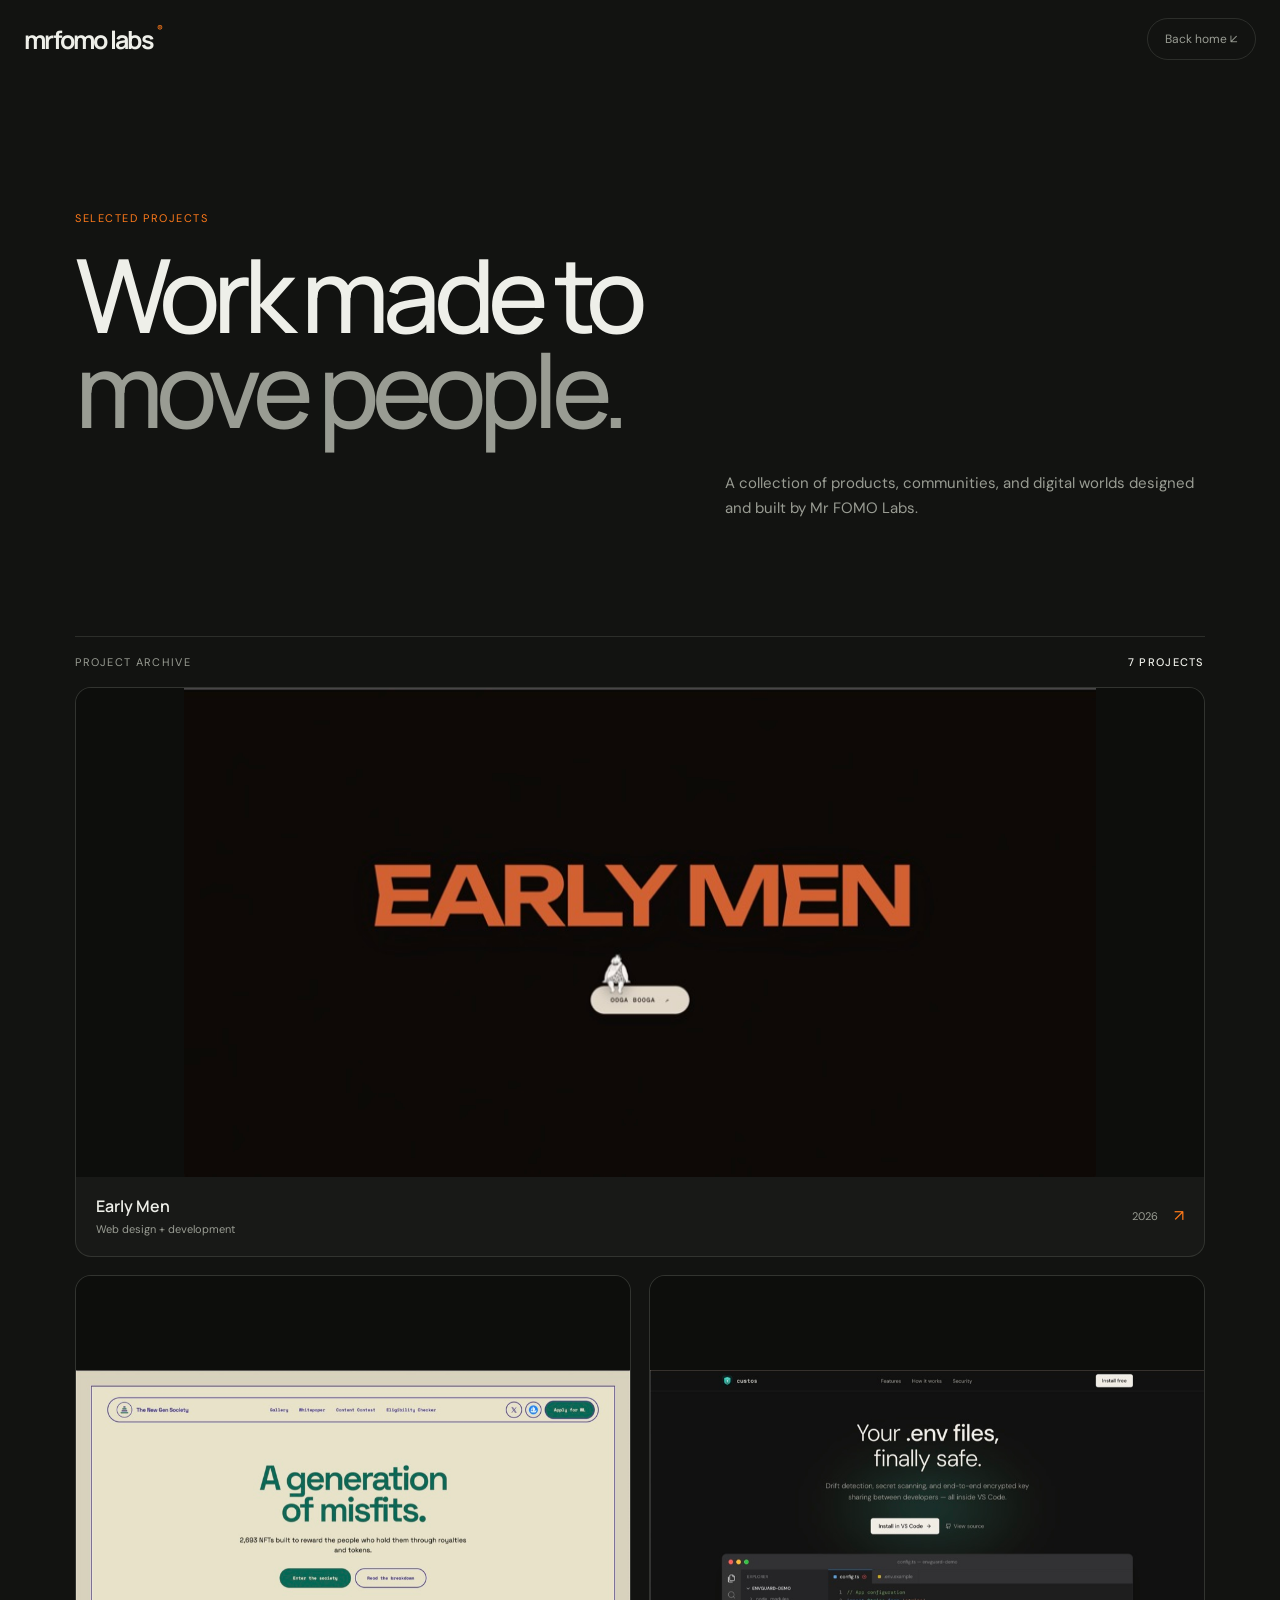
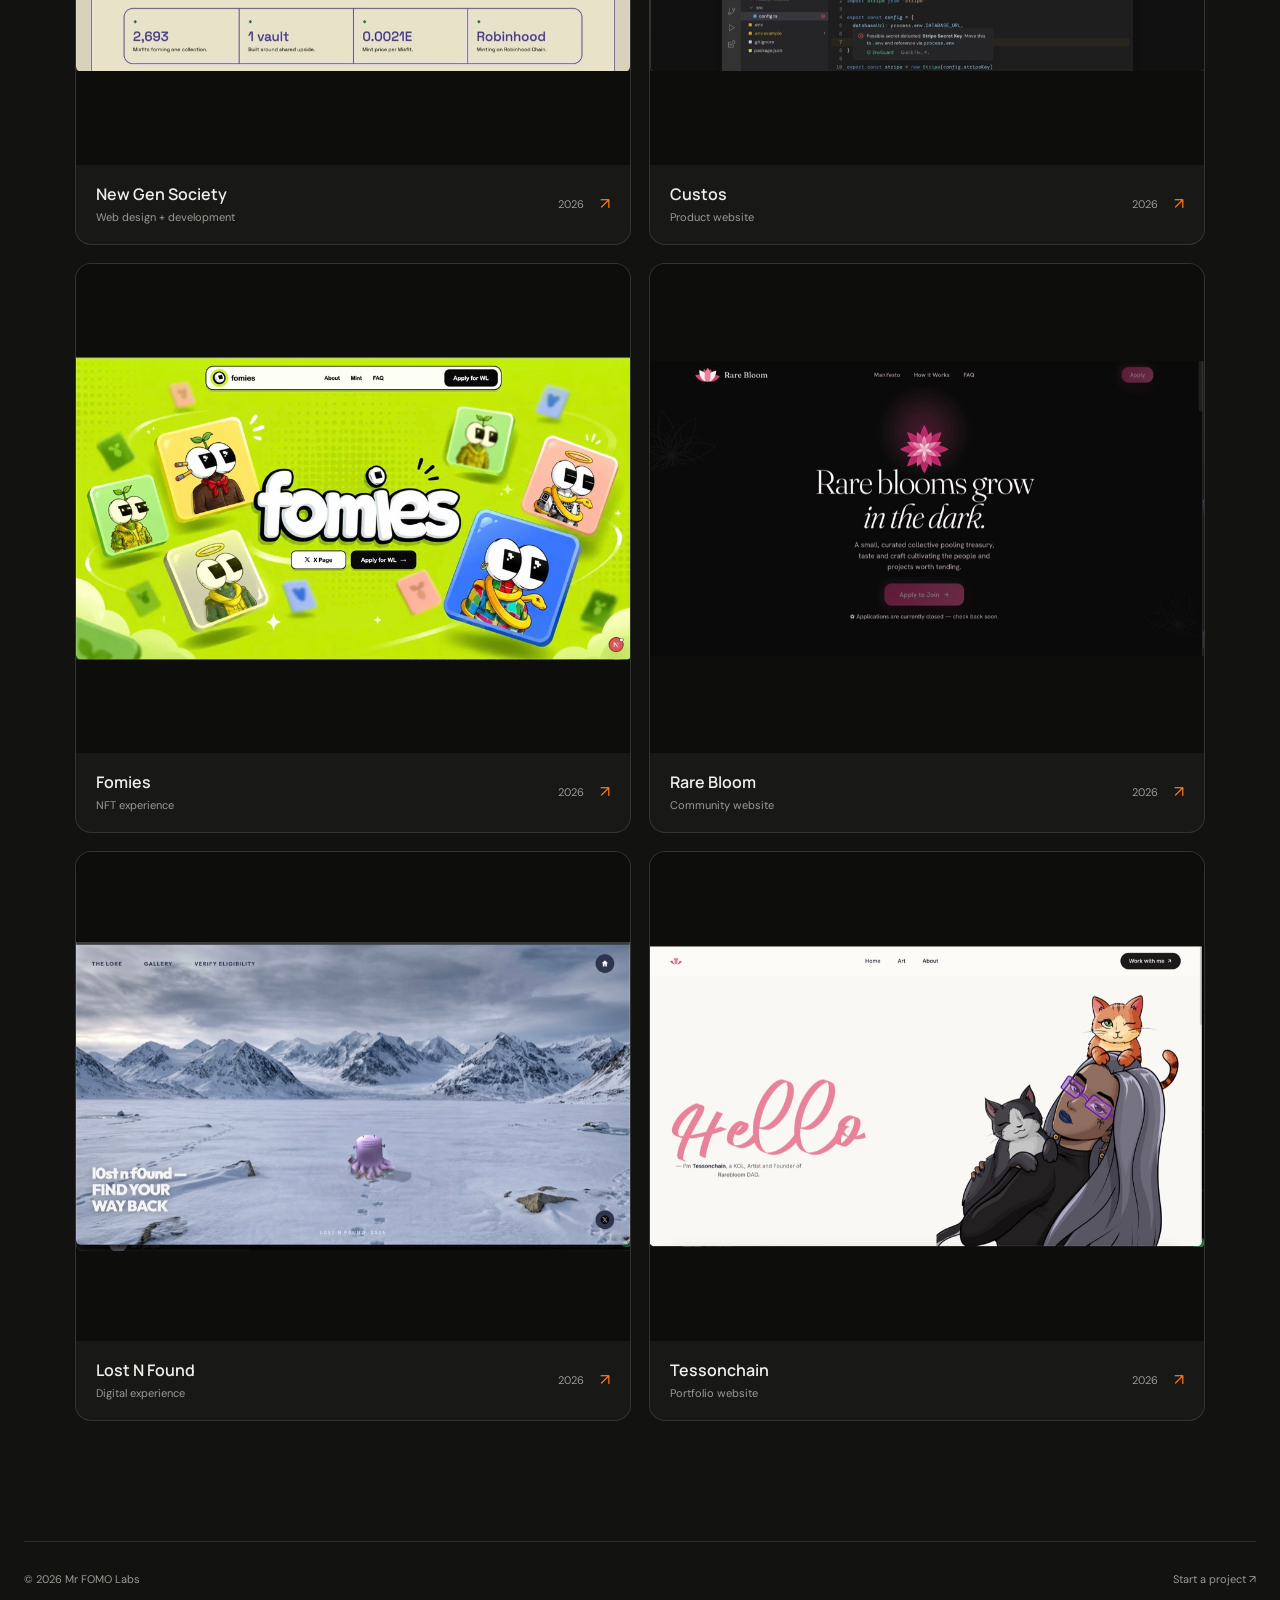
==== projects.html @ 3b0688d9 "Add project detail and archive pages with associated styles and scripts - Created project.html for i" ====
<!doctype html>
<html lang="en">
<head>
  <meta charset="UTF-8" />
  <meta name="viewport" content="width=device-width, initial-scale=1.0" />
  <meta name="description" content="Selected digital projects by Mr FOMO Labs." />
  <title>Projects | Mr FOMO Labs</title>
  <link rel="preconnect" href="https://fonts.googleapis.com">
  <link rel="preconnect" href="https://fonts.gstatic.com" crossorigin>
  <link href="https://fonts.googleapis.com/css2?family=DM+Sans:wght@400;500;600&family=Manrope:wght@400;500;600;700&display=swap" rel="stylesheet">
  <link rel="stylesheet" href="projects.css" />
</head>
<body>
  <header class="project-nav">
    <a class="project-brand" href="index.html">mrfomo labs<span>®</span></a>
    <a class="back-link" href="index.html#writing">Back home <span>↙</span></a>
  </header>
  <main>
    <section class="projects-hero">
      <p>Selected projects</p>
      <h1>Work made to<br><span>move people.</span></h1>
      <div class="hero-note">A collection of products, communities, and digital worlds designed and built by Mr FOMO Labs.</div>
    </section>
    <section class="project-index" aria-label="Project archive">
      <div class="project-count"><span>Project archive</span><b id="project-count"></b></div>
      <div class="archive-grid" id="archive-grid"></div>
    </section>
  </main>
  <footer class="project-footer"><span>© 2026 Mr FOMO Labs</span><a href="mailto:hello@mrfomo.dev">Start a project ↗</a></footer>
  <script src="project-data.js"></script>
  <script>
    const grid = document.querySelector('#archive-grid');
    document.querySelector('#project-count').textContent = `${PROJECTS.length} projects`;
    grid.innerHTML = PROJECTS.map((project, index) => `
      <a class="archive-card ${index === 0 ? 'archive-featured' : ''}" href="project.html?id=${project.id}">
        <div class="archive-image"><img src="${project.image}" alt="${project.name} project homepage" width="900" height="489"></div>
        <div class="archive-info">
          <div><strong>${project.name}</strong><span>${project.category}</span></div>
          <small>${project.year}</small><b>↗</b>
        </div>
      </a>`).join('');
  </script>
</body>
</html>
---- projects.css ----
:root { color-scheme: dark; --bg:#121311; --panel:#181917; --line:rgba(238,241,231,.12); --text:#eeefe9; --muted:#999c93; --accent:#ff7a1a; --radius:16px; --ease:cubic-bezier(.16,1,.3,1); }
* { box-sizing: border-box; }
html { scroll-behavior: smooth; }
body { margin:0; background:var(--bg); color:var(--text); font-family:"DM Sans",sans-serif; }
body::before { content:""; position:fixed; inset:0; pointer-events:none; background-image:radial-gradient(var(--line) .7px,transparent .7px); background-size:22px 22px; opacity:.55; z-index:-1; }
a { color:inherit; text-decoration:none; }
.project-nav { width:min(100% - 48px,1400px); height:78px; margin:auto; display:flex; align-items:center; justify-content:space-between; }
.project-brand { font:700 25px "Manrope",sans-serif; letter-spacing:-.07em; }
.project-brand span { margin-left:4px; color:var(--accent); font-size:9px; vertical-align:top; letter-spacing:0; }
.back-link { padding:12px 17px; border:1px solid var(--line); border-radius:999px; color:var(--muted); font-size:12px; transition:.25s var(--ease); }
.back-link:hover { color:var(--text); border-color:var(--accent); transform:translateY(-2px); }
main { width:min(100% - 48px,1320px); margin:auto; }
.projects-hero { min-height:62dvh; padding:10vh 4vw 8vh; display:flex; flex-direction:column; justify-content:center; }
.projects-hero > p,.case-hero > p { margin:0 0 22px; color:var(--accent); font-size:11px; letter-spacing:.14em; text-transform:uppercase; }
.projects-hero h1,.case-hero h1 { margin:0; font:500 clamp(52px,8vw,112px)/.93 "Manrope",sans-serif; letter-spacing:-.07em; }
.projects-hero h1 span { color:var(--muted); }
.hero-note { max-width:480px; margin:34px 0 0 auto; color:var(--muted); font-size:15px; line-height:1.65; }
.project-index { padding:0 4vw 120px; }
.project-count { display:flex; justify-content:space-between; padding:18px 0; border-top:1px solid var(--line); color:var(--muted); font-size:11px; text-transform:uppercase; letter-spacing:.12em; }
.project-count b { color:var(--text); font-weight:500; }
.archive-grid { display:grid; grid-template-columns:repeat(2,minmax(0,1fr)); gap:18px; }
.archive-card { min-width:0; overflow:hidden; border:1px solid var(--line); border-radius:var(--radius); background:var(--panel); transition:transform .35s var(--ease),border-color .35s var(--ease); }
.archive-card:hover { transform:translateY(-5px); border-color:color-mix(in srgb,var(--accent) 65%,var(--line)); }
.archive-featured { grid-column:1/-1; }
.archive-image { overflow:hidden; background:#0d0e0c; }
.archive-image img { display:block; width:100%; aspect-ratio:16/9; object-fit:contain; transition:transform .6s var(--ease); }
.archive-card:hover img { transform:scale(1.015); }
.archive-info { display:grid; grid-template-columns:1fr auto auto; align-items:center; gap:16px; padding:18px 20px 20px; }
.archive-info div { display:grid; gap:5px; }
.archive-info strong { font:600 16px "Manrope",sans-serif; }
.archive-info span,.archive-info small { color:var(--muted); font-size:11px; }
.archive-info b { color:var(--accent); font-weight:400; }
.project-footer { width:min(100% - 48px,1400px); margin:auto; padding:30px 0 38px; border-top:1px solid var(--line); display:flex; justify-content:space-between; color:var(--muted); font-size:11px; }
.project-footer a:hover { color:var(--accent); }
.case-study { padding:8vh 4vw 120px; }
.case-hero { min-height:45dvh; display:flex; flex-direction:column; justify-content:center; }
.case-actions { display:flex; gap:12px; margin-top:36px; }
.case-actions a { padding:13px 18px; border:1px solid var(--line); border-radius:999px; font-size:12px; }
.case-actions .primary-link { background:var(--accent); border-color:var(--accent); color:#17120e; }
.case-image { margin:0; padding:14px; border:1px solid var(--line); border-radius:var(--radius); background:var(--panel); }
.case-image img { display:block; width:100%; height:auto; border-radius:10px; }
.case-facts { display:grid; grid-template-columns:.5fr 1fr 1.25fr; gap:40px; padding:38px 0 70px; border-bottom:1px solid var(--line); }
.case-facts div { display:grid; gap:10px; }
.case-facts span,.case-copy span,.next-project span { color:var(--muted); font-size:10px; letter-spacing:.12em; text-transform:uppercase; }
.case-facts strong { font-size:14px; font-weight:500; line-height:1.5; }
.case-copy { padding:80px 0; }
.case-copy h2 { max-width:900px; margin:18px 0 70px; font:500 clamp(30px,4vw,52px)/1.12 "Manrope",sans-serif; letter-spacing:-.045em; }
.case-notes { display:grid; grid-template-columns:1fr 1fr; gap:8vw; margin-left:30%; }
.case-notes p { color:var(--muted); font-size:14px; line-height:1.7; }
.next-project { display:flex; justify-content:space-between; align-items:end; padding:34px 0; border-top:1px solid var(--line); }
.next-project strong { font:500 clamp(28px,4vw,54px) "Manrope",sans-serif; letter-spacing:-.05em; color:var(--accent); }
@media(max-width:700px){.project-nav,main,.project-footer{width:calc(100% - 32px)}.projects-hero{min-height:55dvh;padding:70px 0}.projects-hero h1,.case-hero h1{font-size:clamp(45px,15vw,68px)}.hero-note{margin:28px 0 0}.project-index,.case-study{padding-left:0;padding-right:0}.archive-grid{grid-template-columns:1fr}.archive-featured{grid-column:auto}.case-actions{flex-direction:column;align-items:flex-start}.case-facts{grid-template-columns:1fr;gap:24px}.case-notes{grid-template-columns:1fr;margin-left:0;gap:28px}.next-project{align-items:flex-start;flex-direction:column;gap:16px}.project-footer{gap:20px;flex-direction:column}}
@media(prefers-reduced-motion:reduce){*{scroll-behavior:auto!important;transition:none!important}}
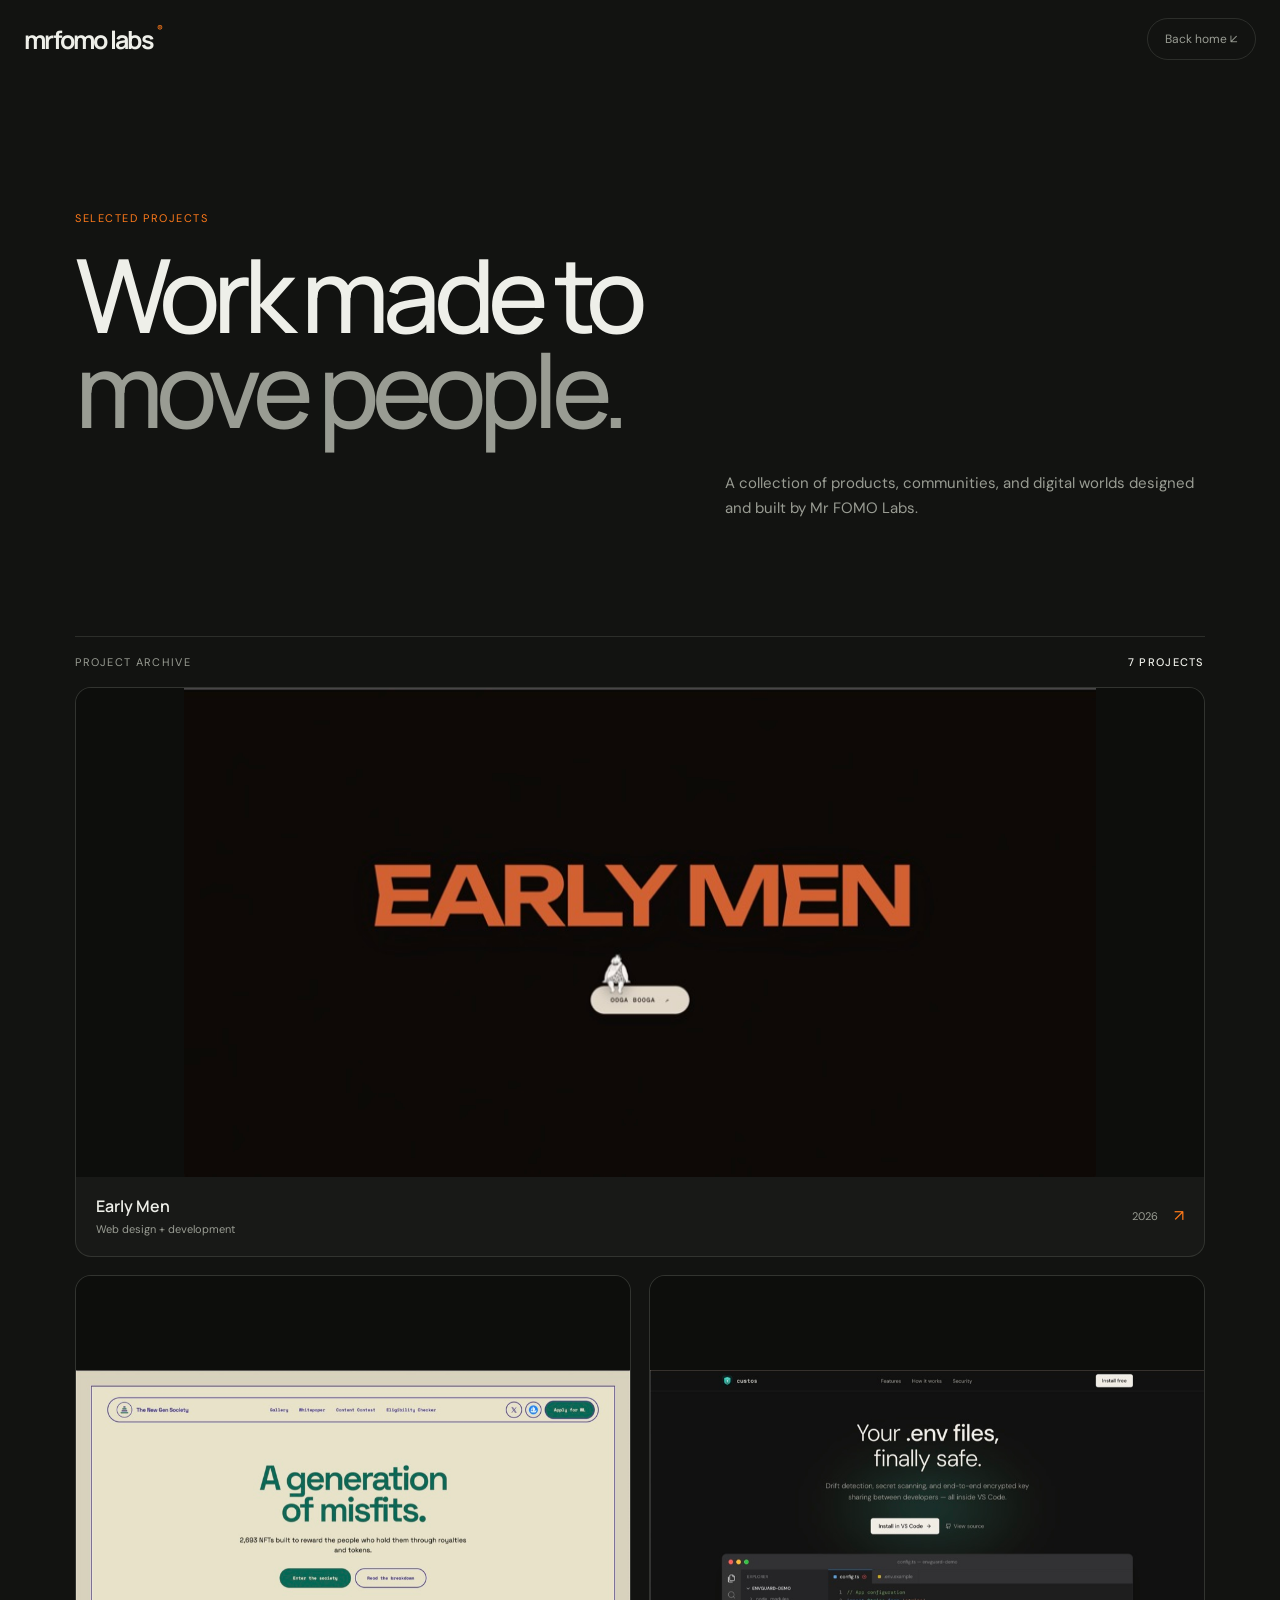
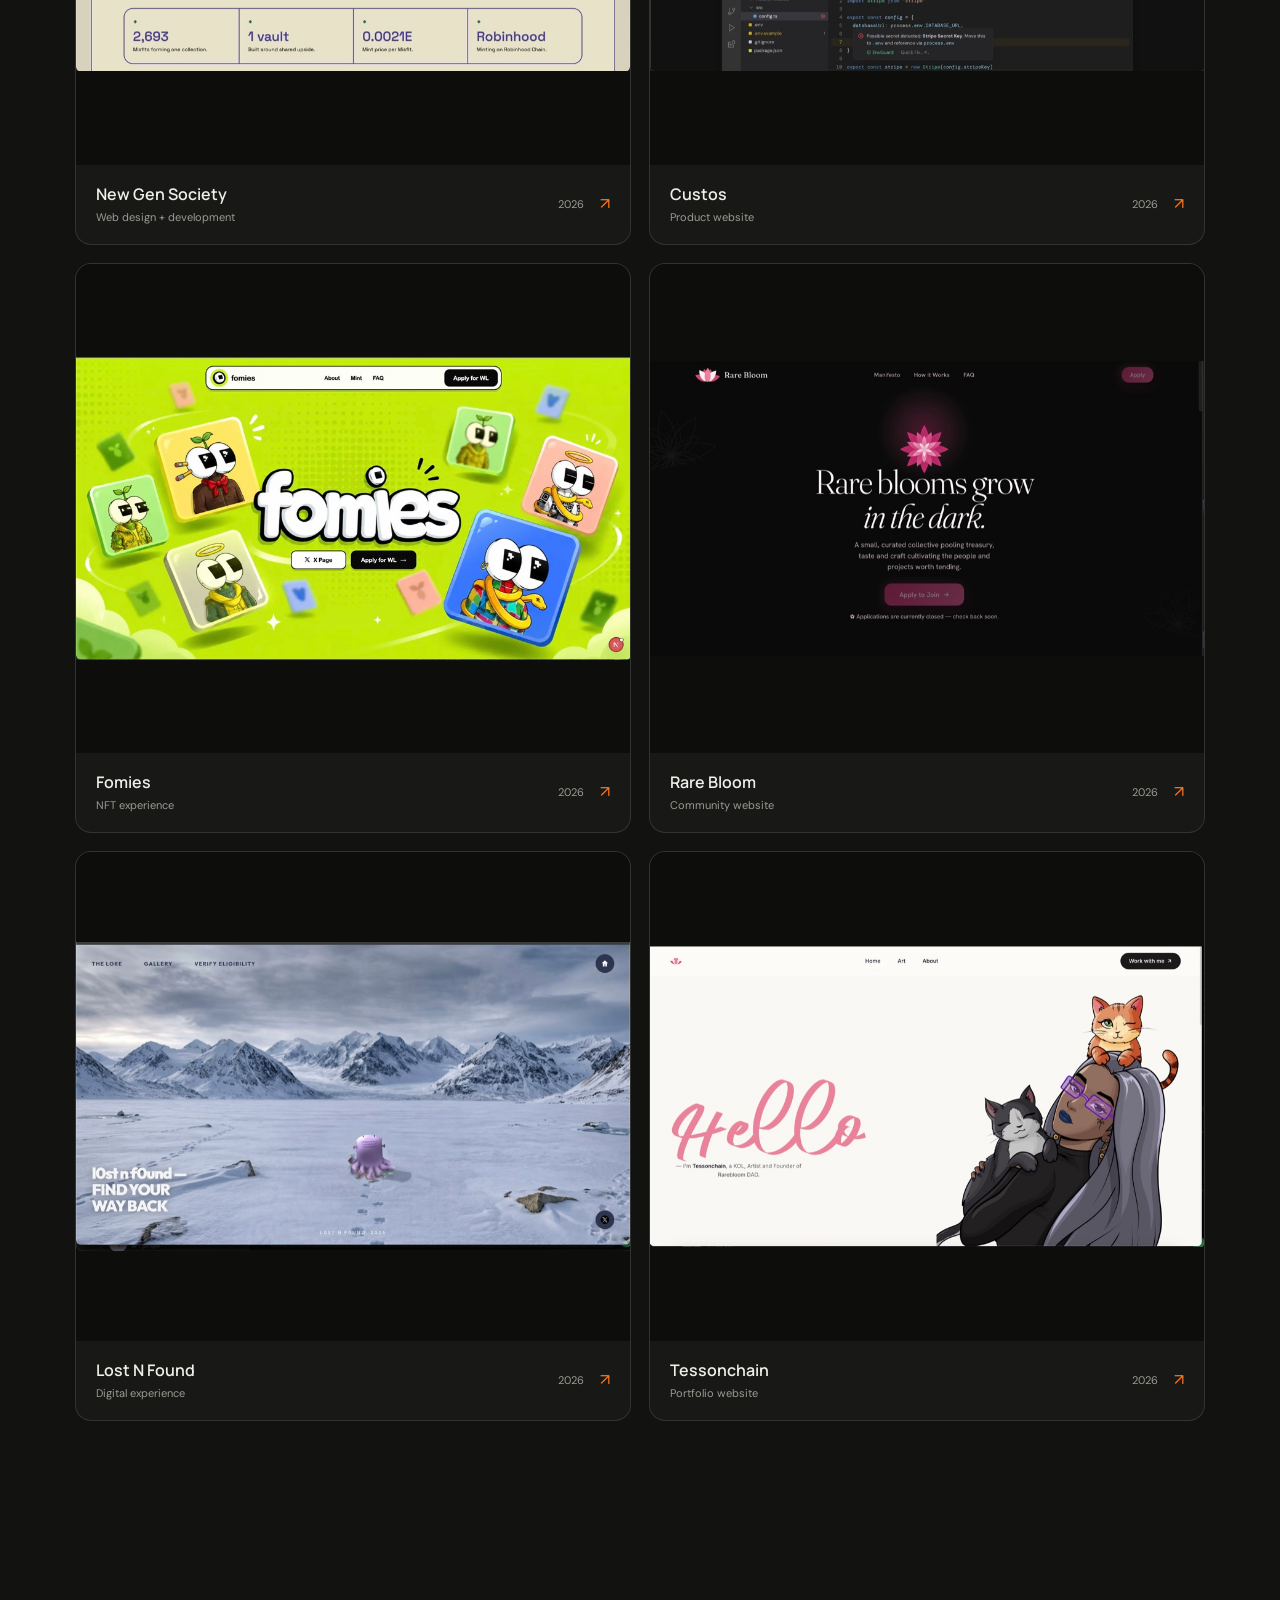
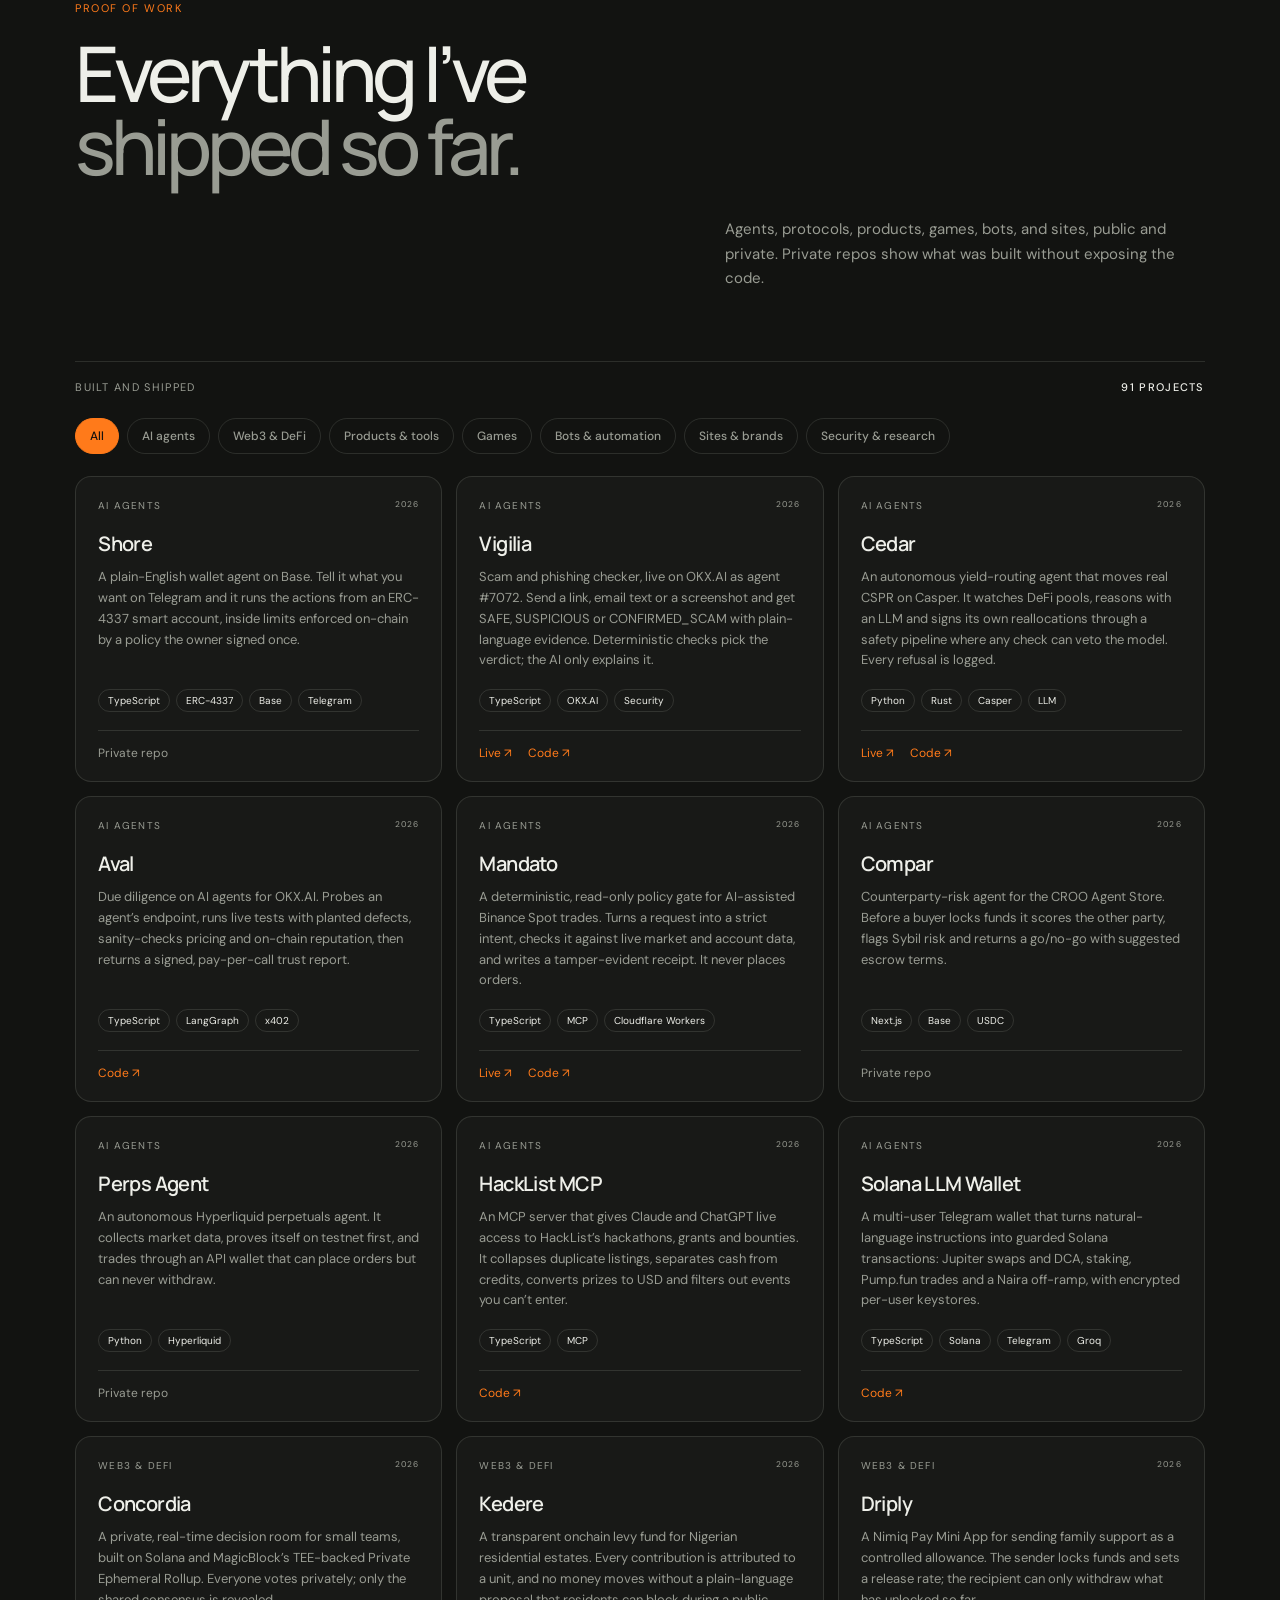
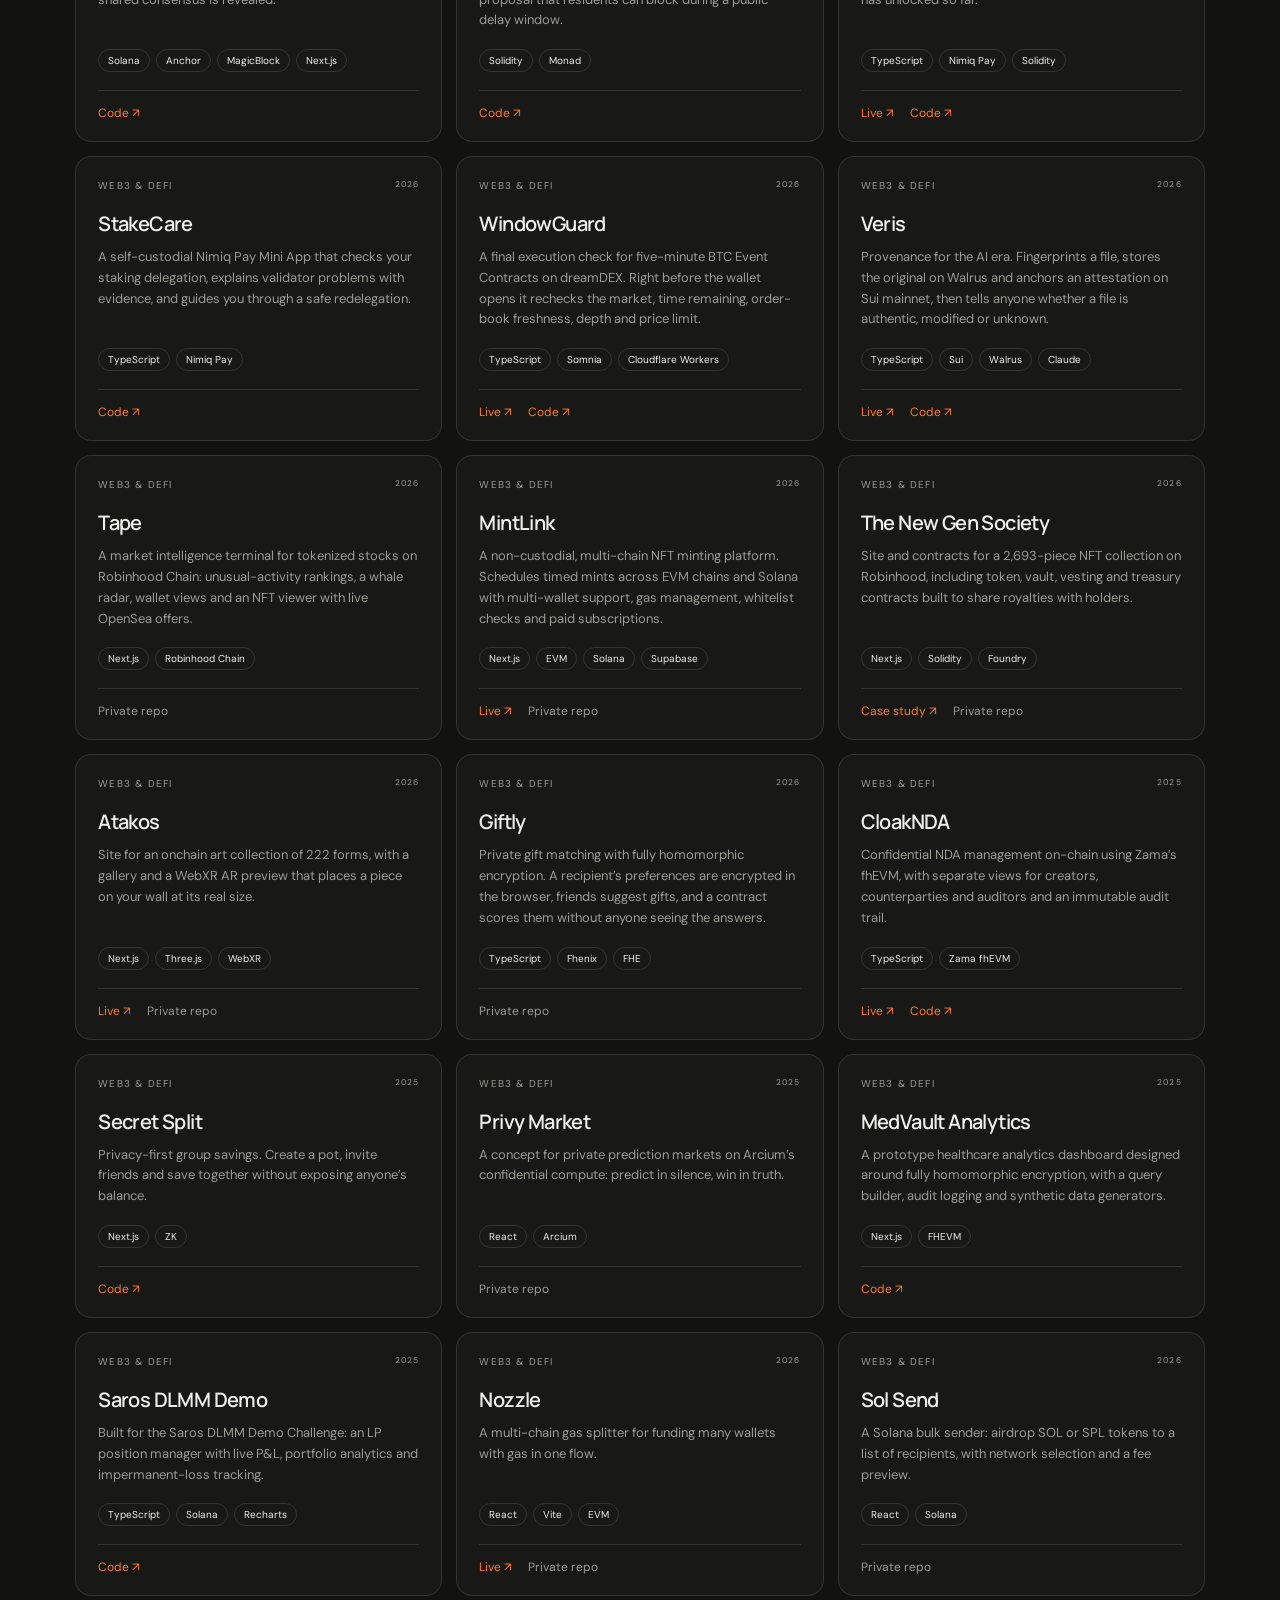
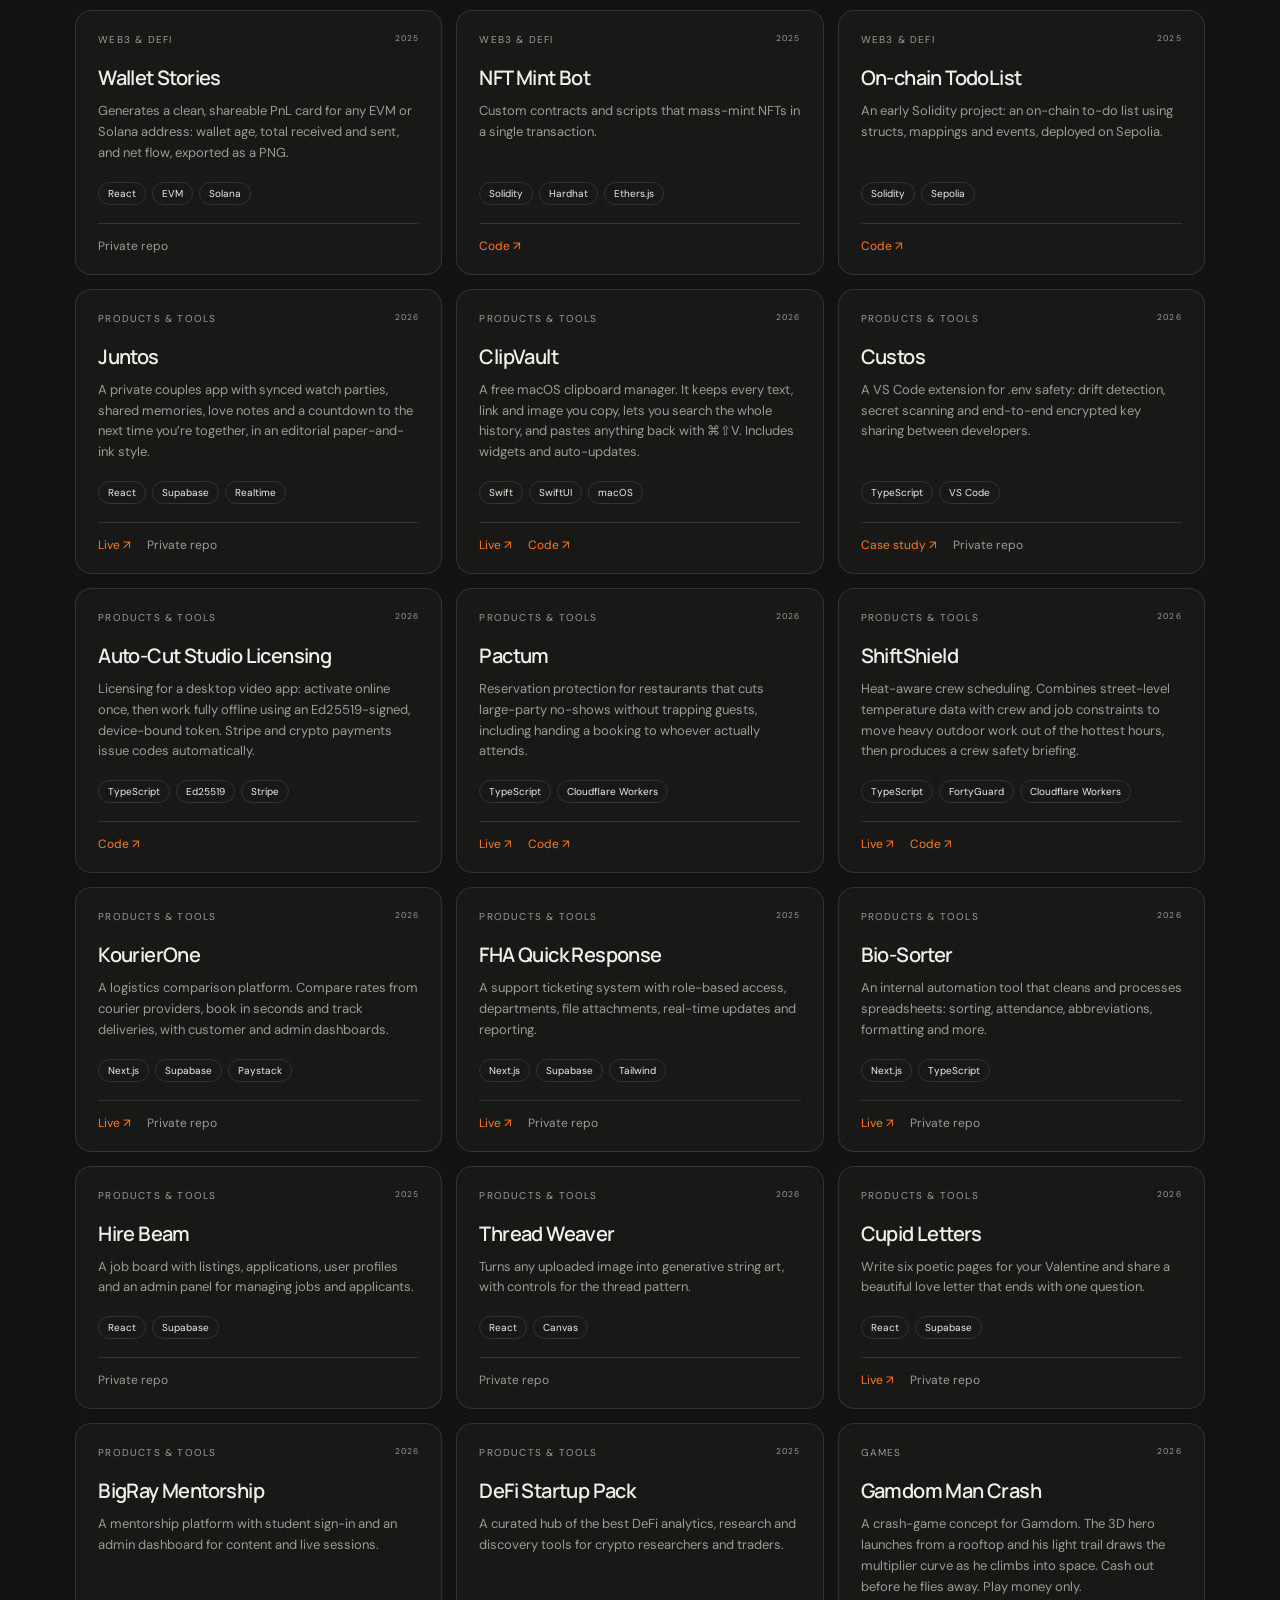
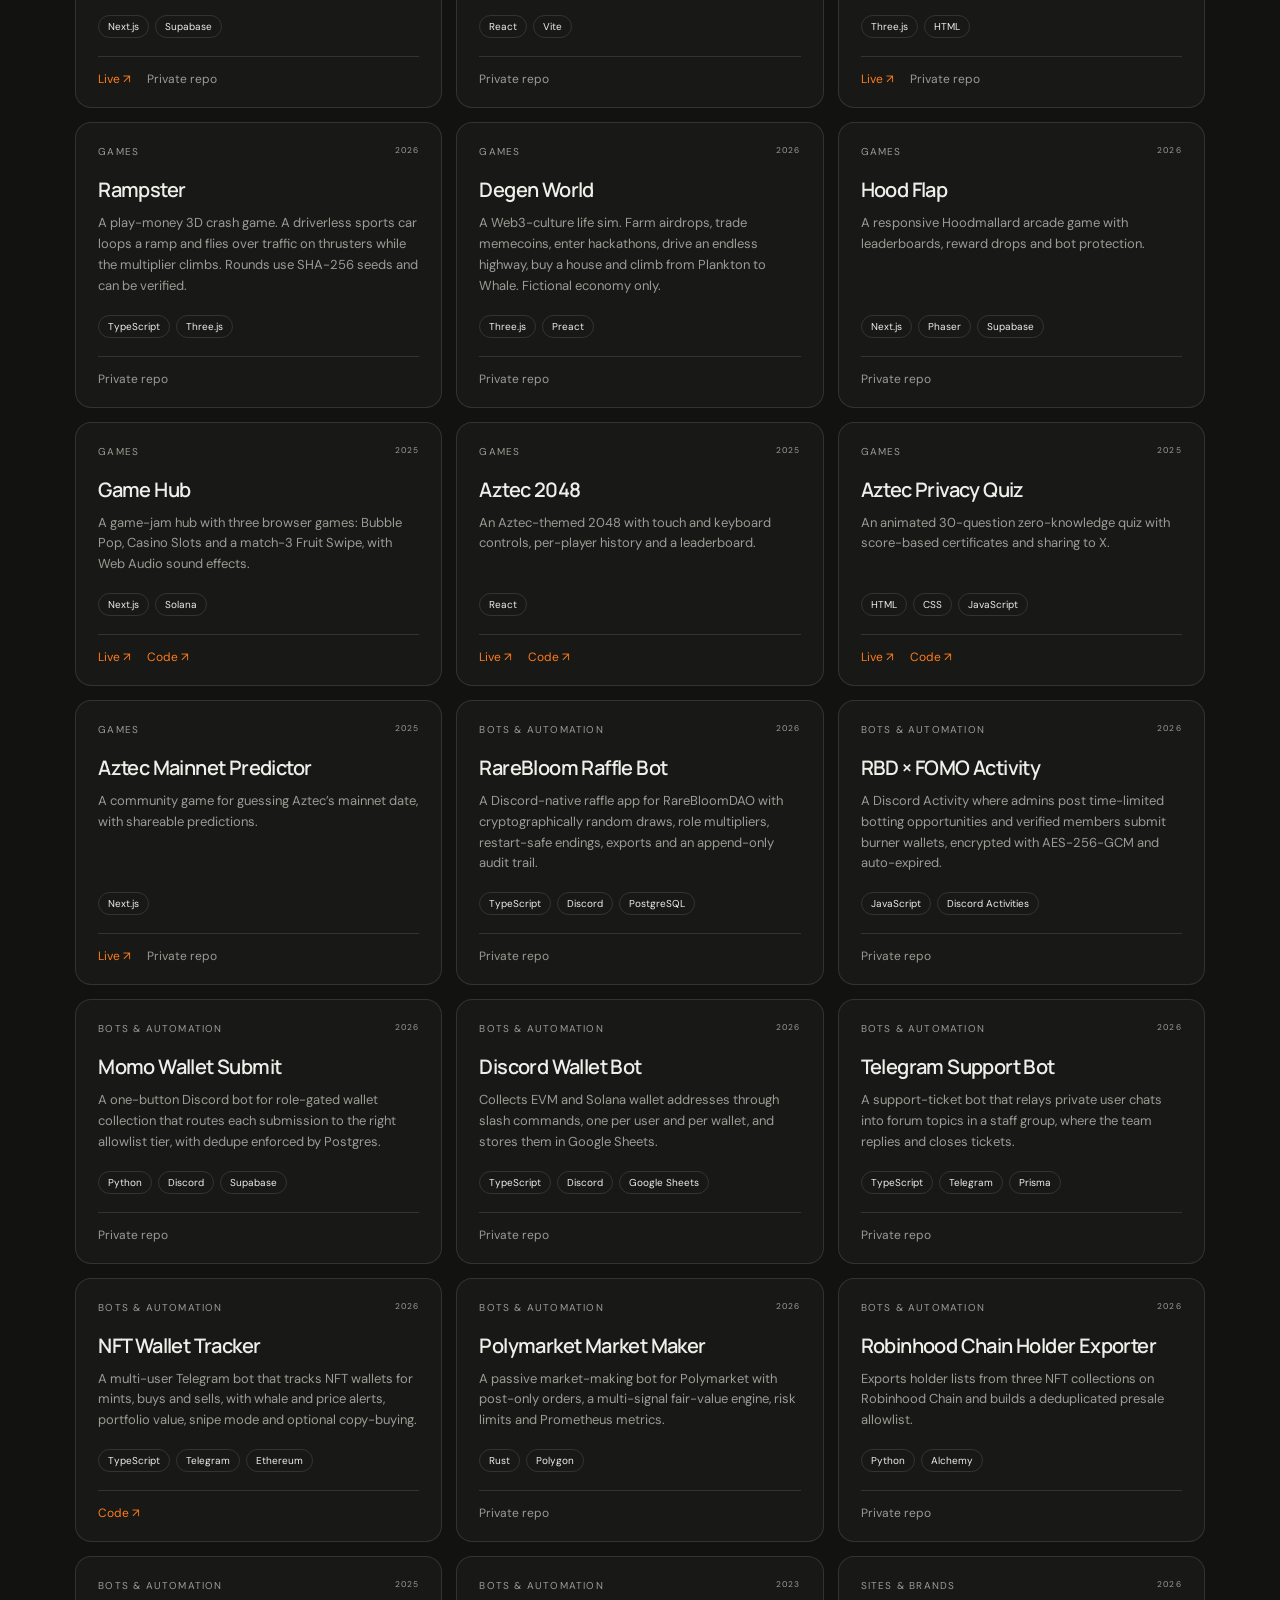
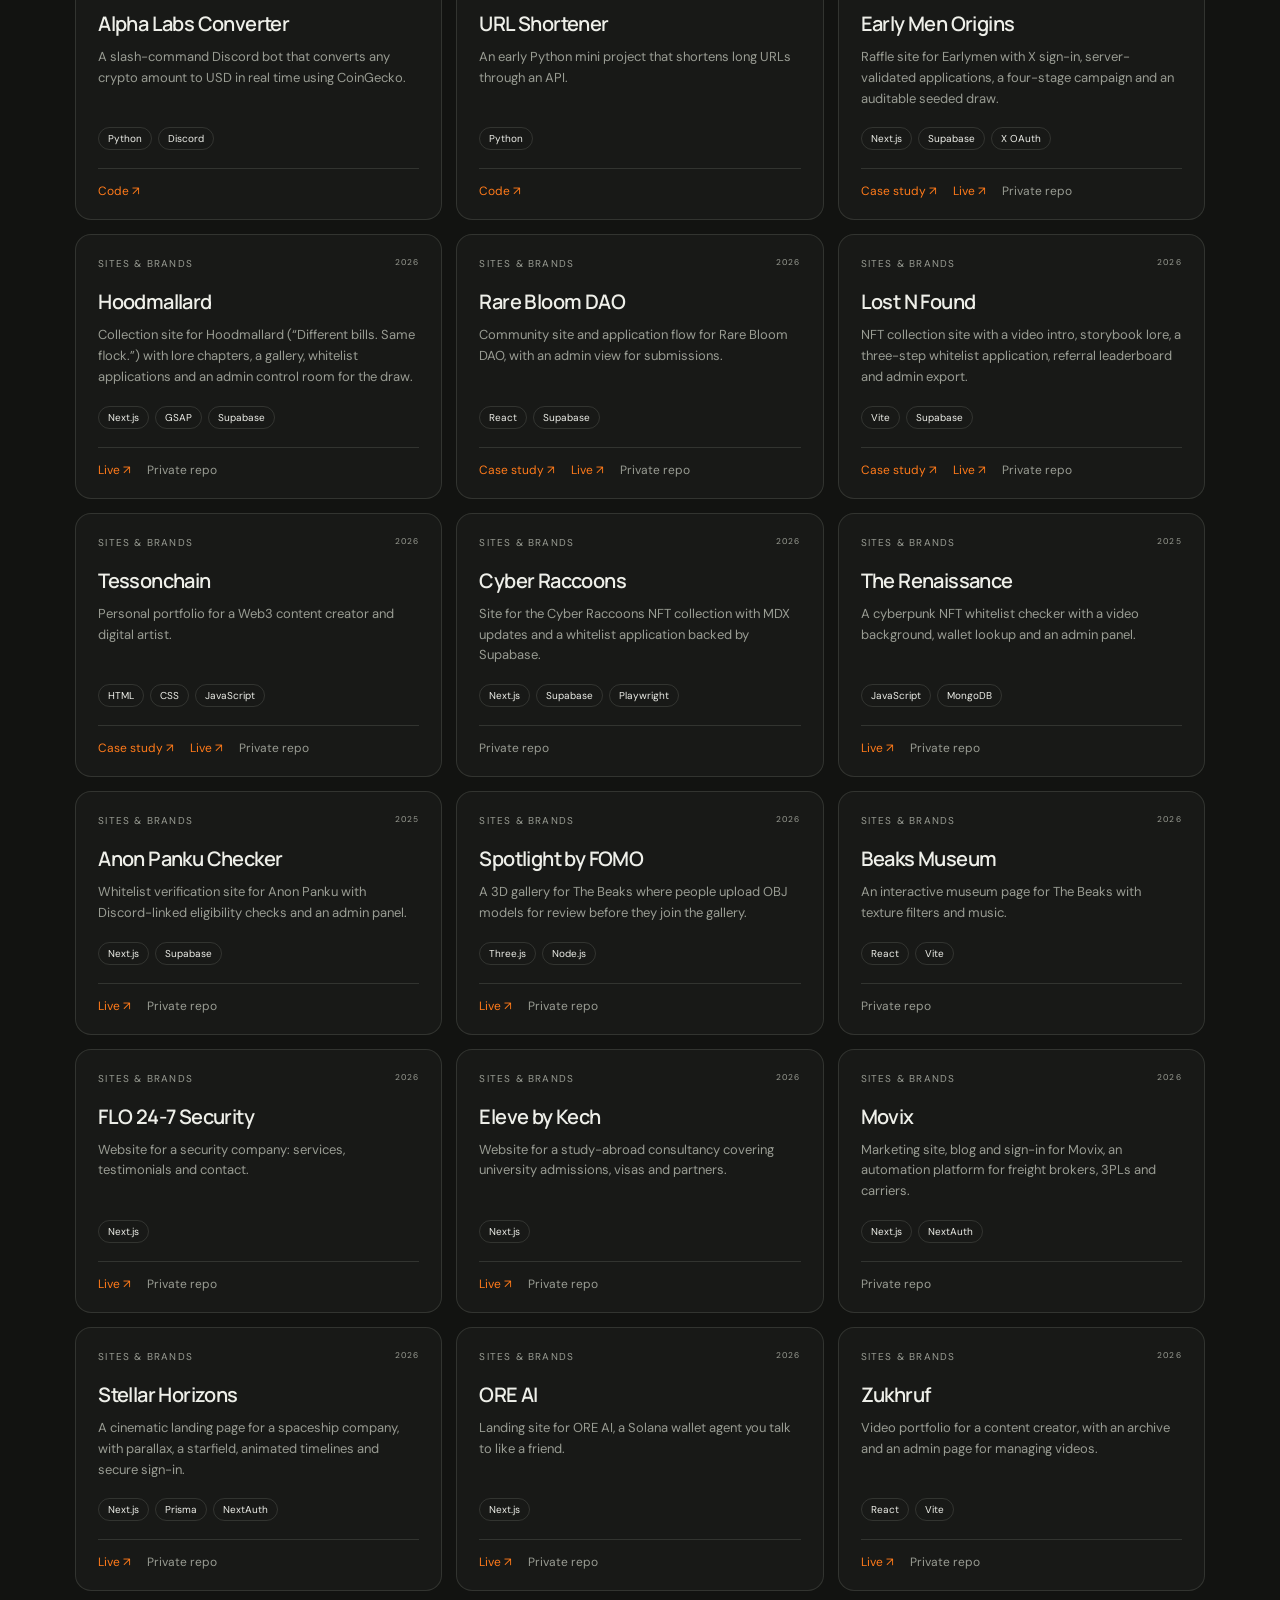
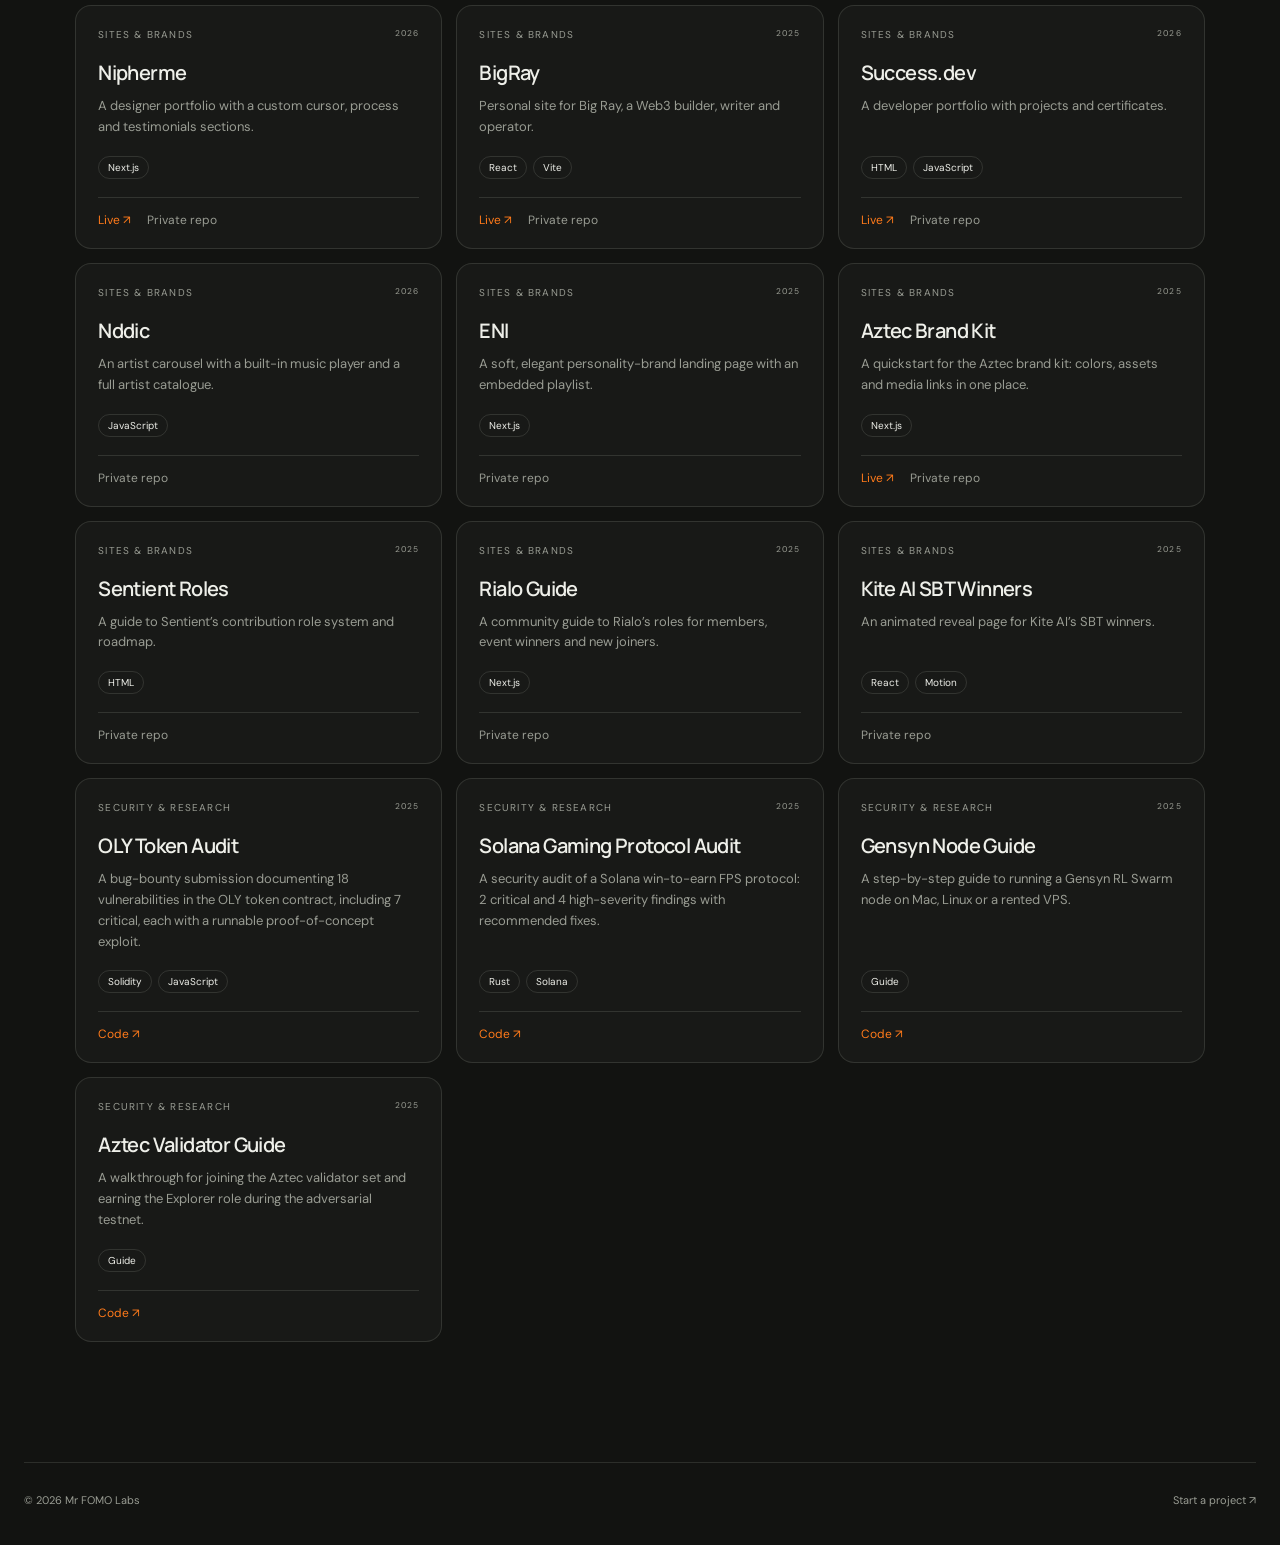
==== commit 451705f3: "Add "Proof of Work" section to projects page with filtering functionality - Updated index.html to in" ====
--- a/projects.html
+++ b/projects.html
@@ -25,9 +25,20 @@
       <div class="project-count"><span>Project archive</span><b id="project-count"></b></div>
       <div class="archive-grid" id="archive-grid"></div>
     </section>
+    <section class="proof" id="proof" aria-labelledby="proof-title">
+      <div class="proof-head">
+        <p>Proof of work</p>
+        <h2 id="proof-title">Everything I’ve<br><span>shipped so far.</span></h2>
+        <div class="hero-note">Agents, protocols, products, games, bots, and sites, public and private. Private repos show what was built without exposing the code.</div>
+      </div>
+      <div class="project-count"><span>Built and shipped</span><b id="proof-count"></b></div>
+      <div class="proof-filters" id="proof-filters" role="group" aria-label="Filter by category"></div>
+      <div class="proof-grid" id="proof-grid"></div>
+    </section>
   </main>
   <footer class="project-footer"><span>© 2026 Mr FOMO Labs</span><a href="mailto:hello@mrfomo.dev">Start a project ↗</a></footer>
   <script src="project-data.js"></script>
+  <script src="proof-data.js"></script>
   <script>
     const grid = document.querySelector('#archive-grid');
     document.querySelector('#project-count').textContent = `${PROJECTS.length} projects`;
@@ -39,6 +50,34 @@
           <small>${project.year}</small><b>↗</b>
         </div>
       </a>`).join('');
+
+    const proofGrid = document.querySelector('#proof-grid');
+    const proofFilters = document.querySelector('#proof-filters');
+    const proofCount = document.querySelector('#proof-count');
+    const categories = ['All', ...new Set(PROOF_OF_WORK.map(item => item.category))];
+    const renderProof = (category) => {
+      const items = category === 'All' ? PROOF_OF_WORK : PROOF_OF_WORK.filter(item => item.category === category);
+      proofCount.textContent = `${items.length} projects`;
+      proofFilters.querySelectorAll('button').forEach(button => button.setAttribute('aria-pressed', String(button.dataset.category === category)));
+      proofGrid.innerHTML = items.map(item => `
+        <article class="proof-card">
+          <div class="proof-meta"><span>${item.category}</span><small>${item.year}</small></div>
+          <h3>${item.name}</h3>
+          <p>${item.summary}</p>
+          <ul class="proof-stack">${item.stack.map(tag => `<li>${tag}</li>`).join('')}</ul>
+          <div class="proof-links">
+            ${item.caseStudy ? `<a href="project.html?id=${item.caseStudy}">Case study ↗</a>` : ''}
+            ${item.liveUrl ? `<a href="${item.liveUrl}" target="_blank" rel="noreferrer">Live ↗</a>` : ''}
+            ${item.codeUrl ? `<a href="${item.codeUrl}" target="_blank" rel="noreferrer">Code ↗</a>` : '<span>Private repo</span>'}
+          </div>
+        </article>`).join('');
+    };
+    proofFilters.innerHTML = categories.map(category => `<button type="button" data-category="${category}">${category}</button>`).join('');
+    proofFilters.addEventListener('click', (event) => {
+      const button = event.target.closest('button');
+      if (button) renderProof(button.dataset.category);
+    });
+    renderProof('All');
   </script>
 </body>
 </html>
--- a/projects.css
+++ b/projects.css
@@ -30,6 +30,28 @@
 .archive-info strong { font:600 16px "Manrope",sans-serif; }
 .archive-info span,.archive-info small { color:var(--muted); font-size:11px; }
 .archive-info b { color:var(--accent); font-weight:400; }
+.proof { padding:0 4vw 120px; scroll-margin-top:24px; }
+.proof-head { padding:60px 0 70px; }
+.proof-head > p { margin:0 0 22px; color:var(--accent); font-size:11px; letter-spacing:.14em; text-transform:uppercase; }
+.proof-head h2 { margin:0; font:500 clamp(40px,6vw,84px)/.95 "Manrope",sans-serif; letter-spacing:-.065em; }
+.proof-head h2 span { color:var(--muted); }
+.proof-filters { display:flex; flex-wrap:wrap; gap:8px; margin:6px 0 22px; }
+.proof-filters button { padding:9px 14px; border:1px solid var(--line); border-radius:999px; background:transparent; color:var(--muted); font:500 12px "DM Sans",sans-serif; cursor:pointer; transition:.25s var(--ease); }
+.proof-filters button:hover { color:var(--text); border-color:color-mix(in srgb,var(--accent) 55%,var(--line)); }
+.proof-filters button[aria-pressed="true"] { background:var(--accent); border-color:var(--accent); color:#17120e; }
+.proof-filters button:focus-visible,.proof-links a:focus-visible { outline:2px solid var(--accent); outline-offset:3px; }
+.proof-grid { display:grid; grid-template-columns:repeat(3,minmax(0,1fr)); gap:14px; }
+.proof-card { min-width:0; display:flex; flex-direction:column; padding:22px 22px 20px; border:1px solid var(--line); border-radius:var(--radius); background:var(--panel); transition:transform .35s var(--ease),border-color .35s var(--ease); }
+.proof-card:hover { transform:translateY(-4px); border-color:color-mix(in srgb,var(--accent) 55%,var(--line)); }
+.proof-meta { display:flex; justify-content:space-between; color:var(--muted); font-size:10px; letter-spacing:.12em; text-transform:uppercase; }
+.proof-card h3 { margin:18px 0 10px; font:600 20px "Manrope",sans-serif; letter-spacing:-.03em; }
+.proof-card p { margin:0 0 18px; color:var(--muted); font-size:13px; line-height:1.6; }
+.proof-stack { display:flex; flex-wrap:wrap; gap:6px; margin:auto 0 18px; padding:0; list-style:none; }
+.proof-stack li { padding:4px 9px; border:1px solid var(--line); border-radius:999px; color:var(--text); font-size:10px; }
+.proof-links { display:flex; flex-wrap:wrap; gap:16px; padding-top:14px; border-top:1px solid var(--line); font-size:12px; }
+.proof-links a { color:var(--accent); }
+.proof-links a:hover { text-decoration:underline; text-underline-offset:3px; }
+.proof-links span { color:var(--muted); }
 .project-footer { width:min(100% - 48px,1400px); margin:auto; padding:30px 0 38px; border-top:1px solid var(--line); display:flex; justify-content:space-between; color:var(--muted); font-size:11px; }
 .project-footer a:hover { color:var(--accent); }
 .case-study { padding:8vh 4vw 120px; }
@@ -49,5 +71,6 @@
 .case-notes p { color:var(--muted); font-size:14px; line-height:1.7; }
 .next-project { display:flex; justify-content:space-between; align-items:end; padding:34px 0; border-top:1px solid var(--line); }
 .next-project strong { font:500 clamp(28px,4vw,54px) "Manrope",sans-serif; letter-spacing:-.05em; color:var(--accent); }
-@media(max-width:700px){.project-nav,main,.project-footer{width:calc(100% - 32px)}.projects-hero{min-height:55dvh;padding:70px 0}.projects-hero h1,.case-hero h1{font-size:clamp(45px,15vw,68px)}.hero-note{margin:28px 0 0}.project-index,.case-study{padding-left:0;padding-right:0}.archive-grid{grid-template-columns:1fr}.archive-featured{grid-column:auto}.case-actions{flex-direction:column;align-items:flex-start}.case-facts{grid-template-columns:1fr;gap:24px}.case-notes{grid-template-columns:1fr;margin-left:0;gap:28px}.next-project{align-items:flex-start;flex-direction:column;gap:16px}.project-footer{gap:20px;flex-direction:column}}
+@media(max-width:700px){.project-nav,main,.project-footer{width:calc(100% - 32px)}.projects-hero{min-height:55dvh;padding:70px 0}.projects-hero h1,.case-hero h1{font-size:clamp(45px,15vw,68px)}.hero-note{margin:28px 0 0}.project-index,.case-study{padding-left:0;padding-right:0}.archive-grid,.proof-grid{grid-template-columns:1fr}.proof{padding-left:0;padding-right:0}.proof-head{padding:40px 0 50px}.archive-featured{grid-column:auto}.case-actions{flex-direction:column;align-items:flex-start}.case-facts{grid-template-columns:1fr;gap:24px}.case-notes{grid-template-columns:1fr;margin-left:0;gap:28px}.next-project{align-items:flex-start;flex-direction:column;gap:16px}.project-footer{gap:20px;flex-direction:column}}
+@media(min-width:701px) and (max-width:1040px){.proof-grid{grid-template-columns:repeat(2,minmax(0,1fr))}}
 @media(prefers-reduced-motion:reduce){*{scroll-behavior:auto!important;transition:none!important}}
